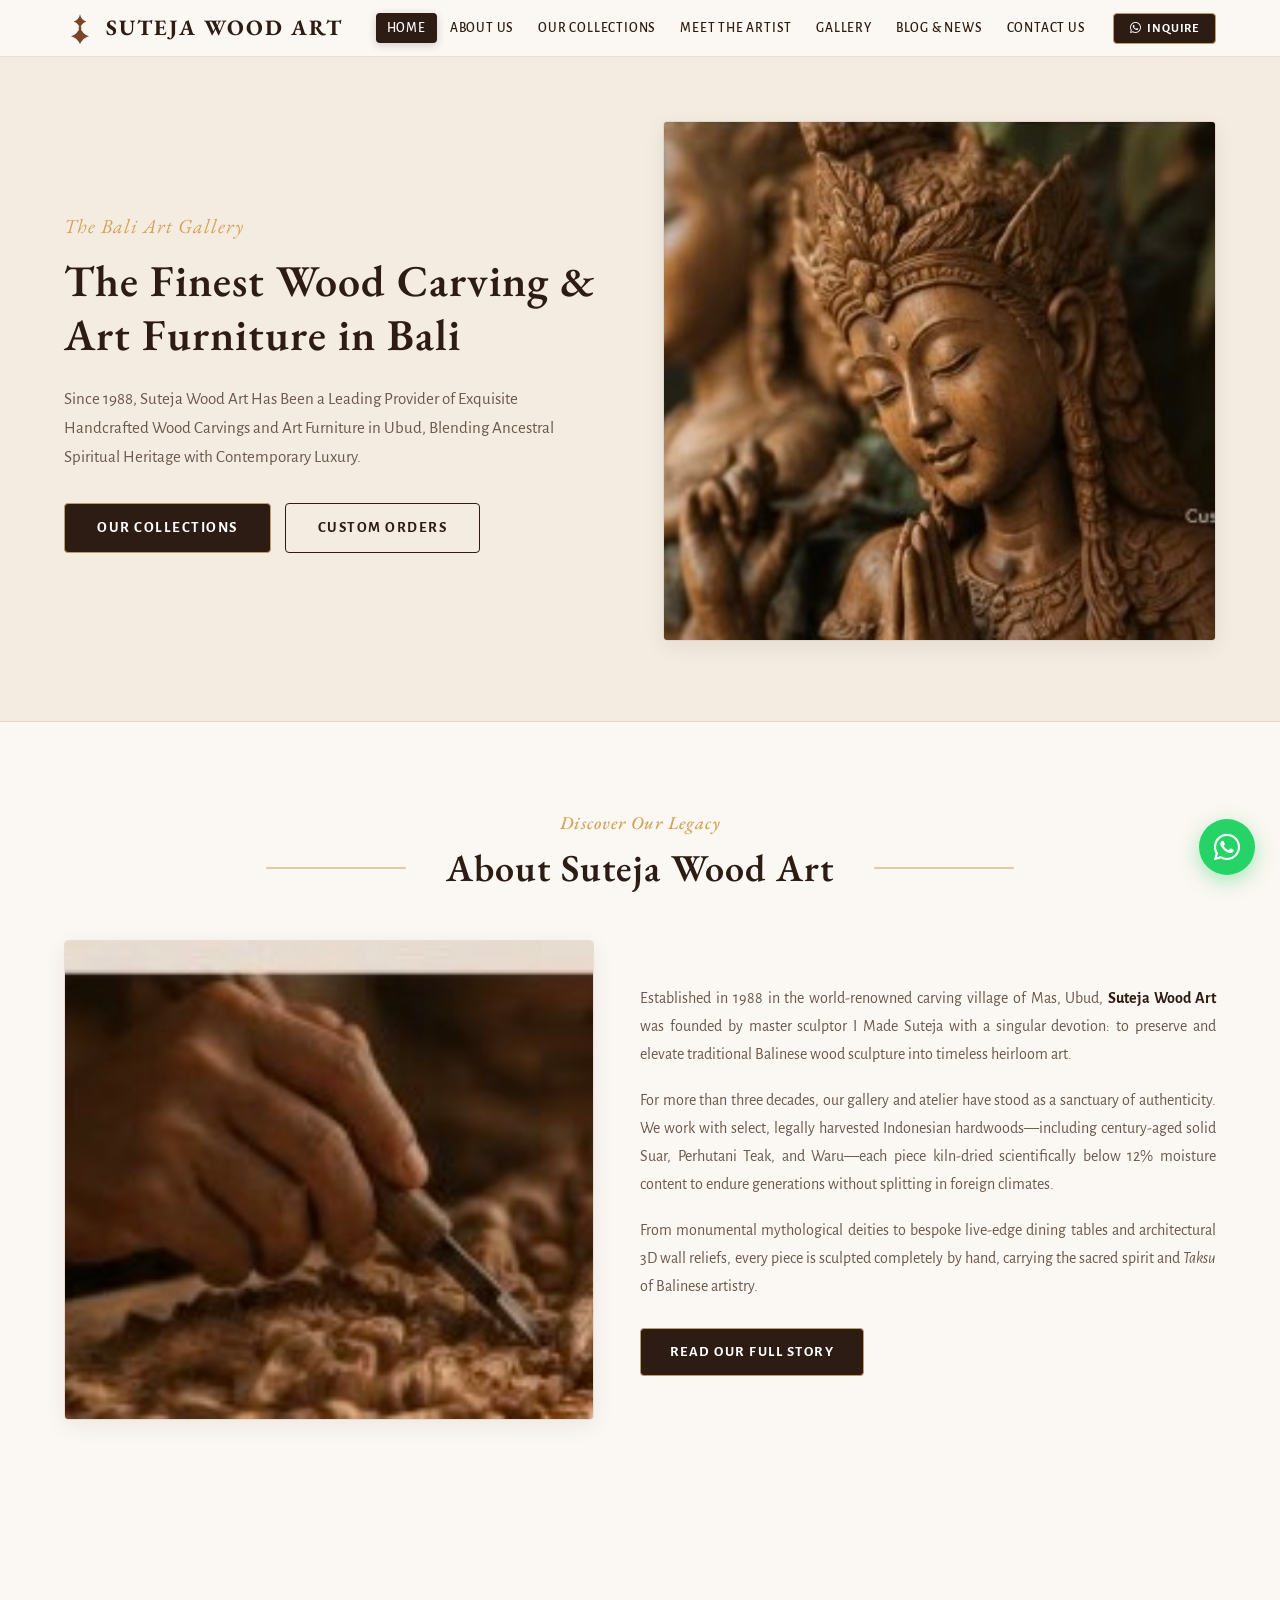
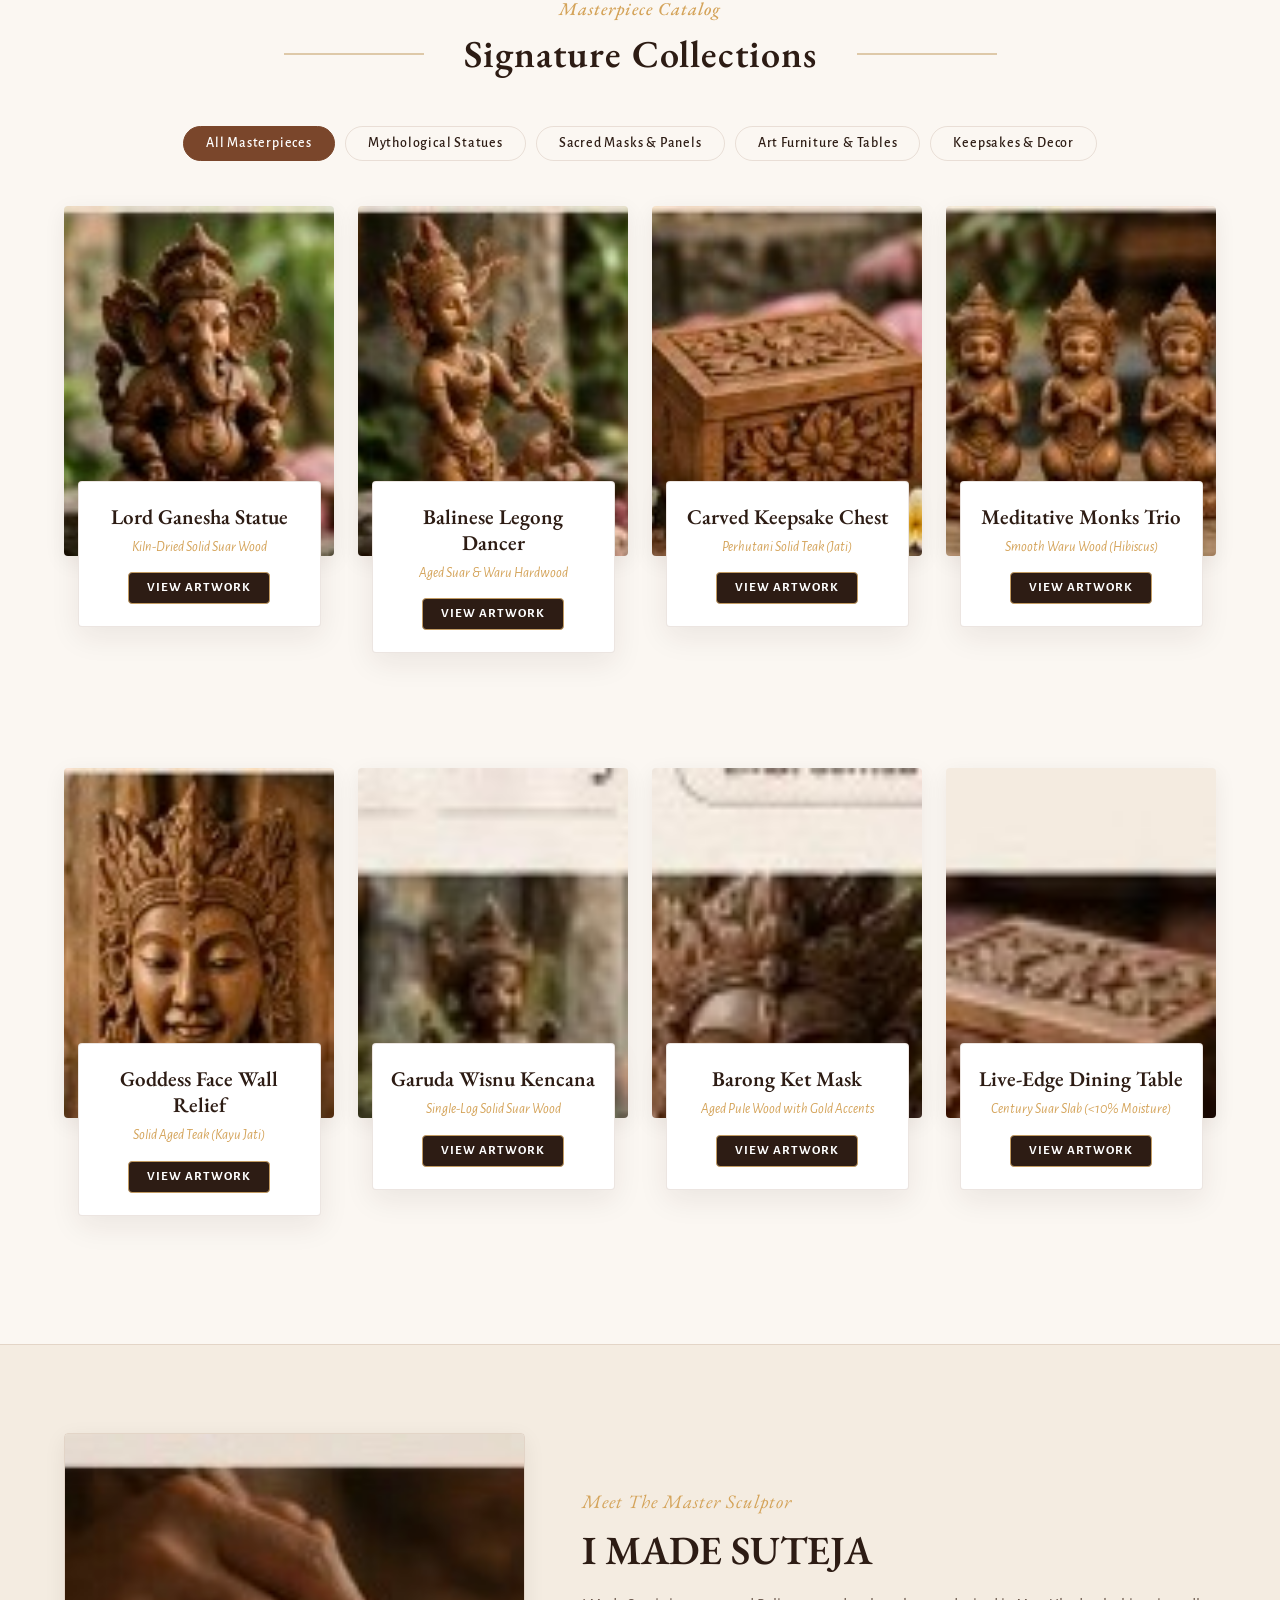
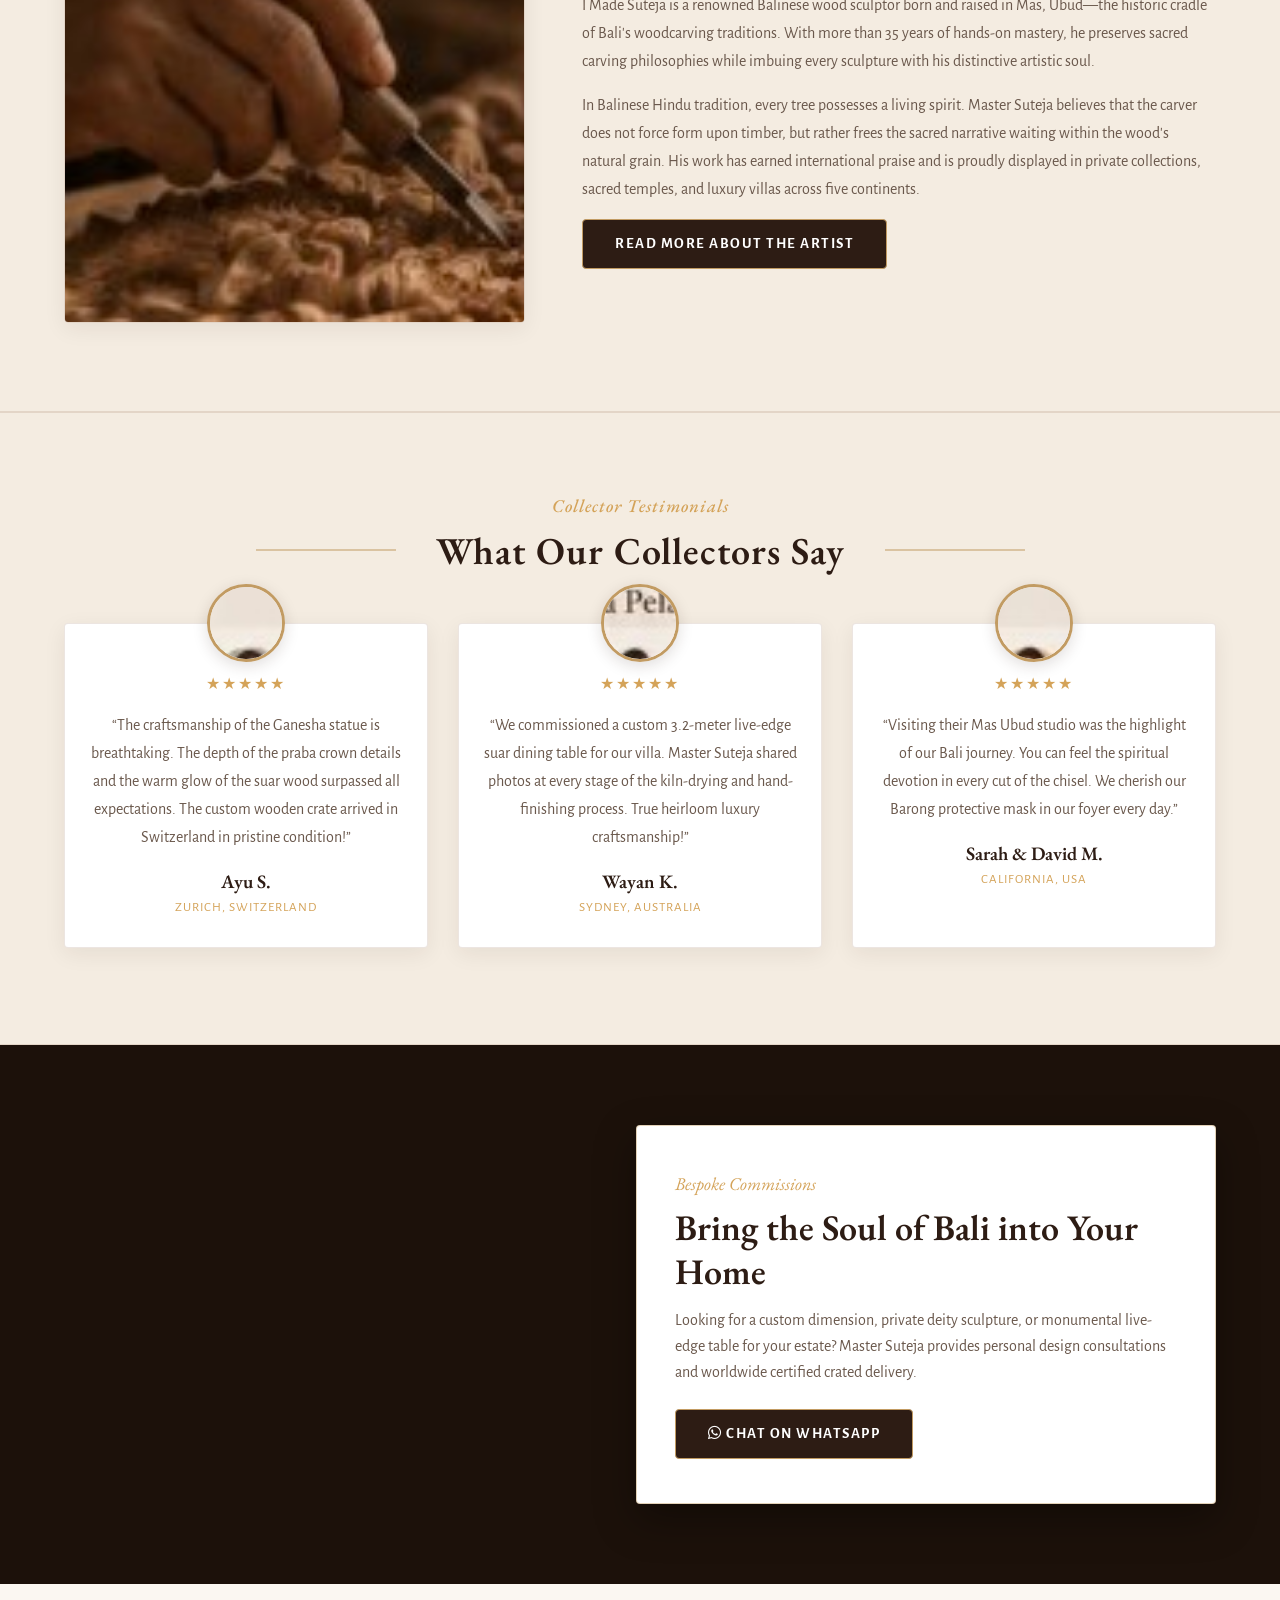
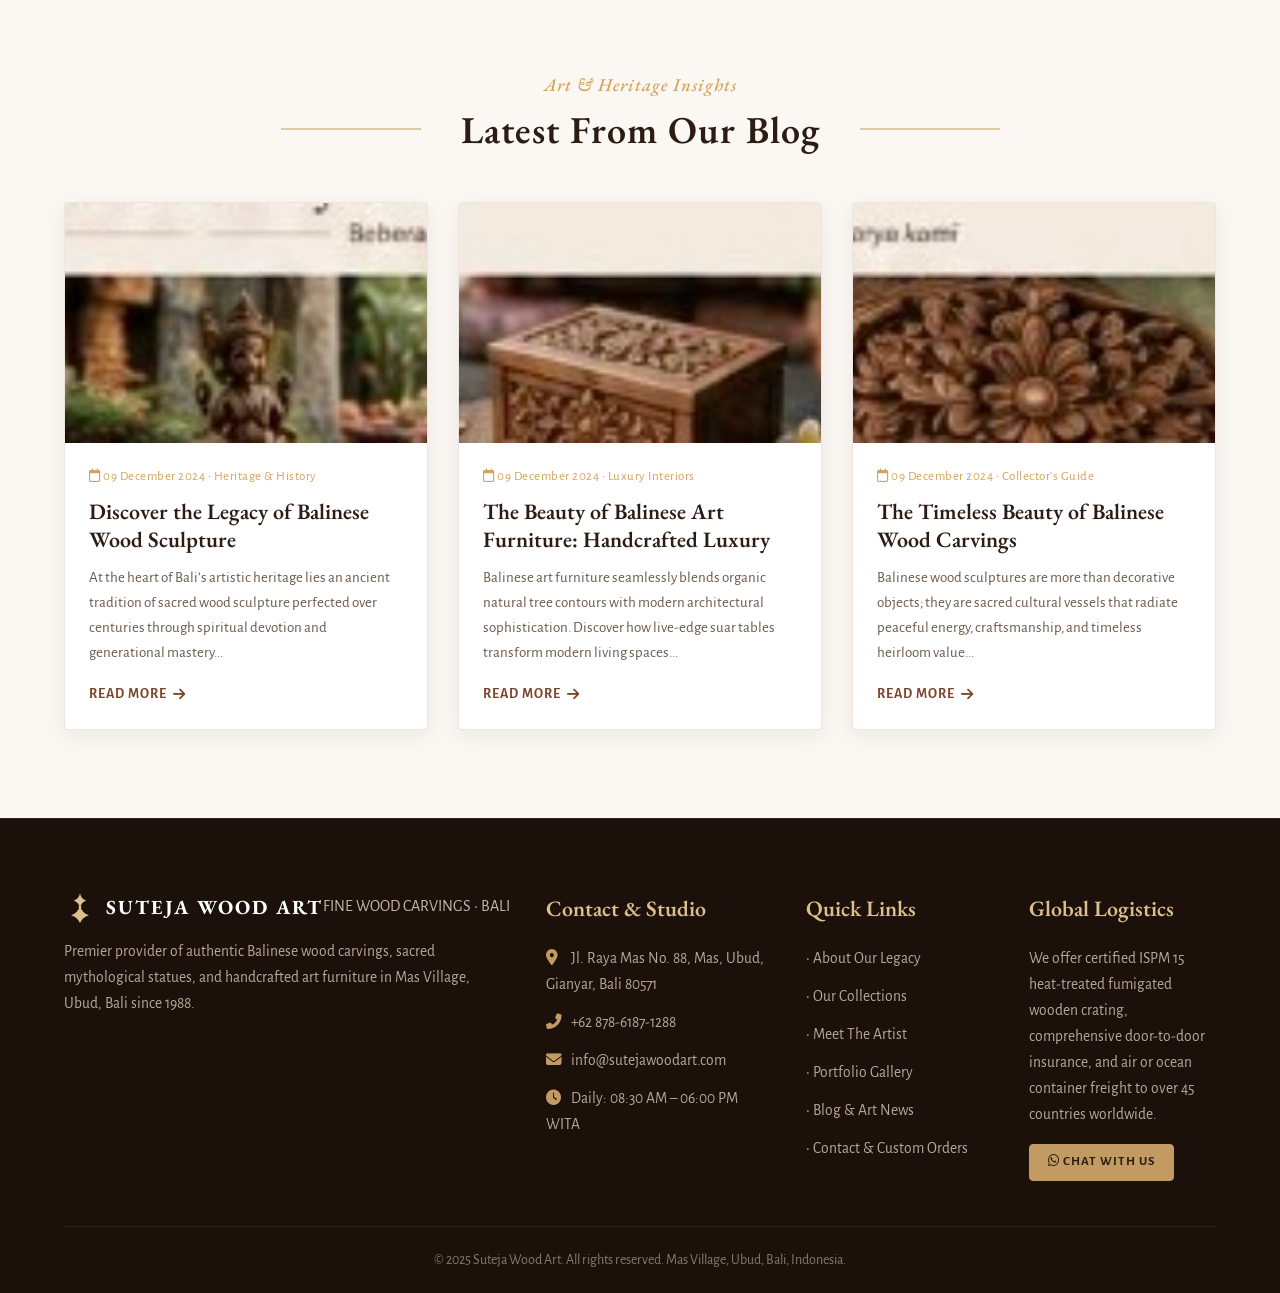
==== index.html @ de4e70d4 "Add files via upload" ====
<!DOCTYPE html>
<html lang="en">
<head>
  <meta charset="utf-8">
  <meta name="viewport" content="width=device-width, initial-scale=1, minimum-scale=1.0, shrink-to-fit=no">
  <title>Suteja Wood Art | Fine Wood Carvings &amp; Art Furniture in Bali</title>
  <meta name="description" content="Suteja Wood Art offers the finest wood carving and art furniture in Bali, with handcrafted sculptures and furniture made using traditional Balinese techniques.">
  <meta name="keywords" content="Suteja Wood Art, Taksu Bali, Bali wood carvings, wood sculptures, art furniture Bali, traditional wood carving Bali, handmade sculptures, Balinese art, Ubud art gallery">

  <!-- Fonts: EB Garamond & Alegreya Sans -->
  <link rel="preconnect" href="https://fonts.googleapis.com">
  <link rel="preconnect" href="https://fonts.gstatic.com" crossorigin>
  <link href="https://fonts.googleapis.com/css2?family=Alegreya+Sans:ital,wght@0,300;0,400;0,500;0,700;1,400&family=EB+Garamond:ital,wght@0,400;0,500;0,600;0,700;1,400;1,500&display=swap" rel="stylesheet">

  <!-- Icons: Font Awesome 6 -->
  <link rel="stylesheet" href="https://cdnjs.cloudflare.com/ajax/libs/font-awesome/6.5.1/css/all.min.css">

  <!-- Master Stylesheet (Warm Balinese Wood Nuance) -->
  <link rel="stylesheet" href="css/style.css">
  <link rel="icon" href="images/logo_emblem.jpg">
</head>
<body>

  <!-- ==========================================================================
       HEADER & NAVIGATION (Taksu Bali Navbar with Warm Wood Nuance)
       ========================================================================== -->
  <header id="header">
    <div class="header-body">
      <div class="container-global head-inner">
        <!-- Logo -->
        <a href="index.html" class="brand-logo-wrap" aria-label="Suteja Wood Art">
          <svg class="brand-emblem-svg" viewBox="0 0 100 100" fill="currentColor">
            <path d="M50 6 C48 18, 42 26, 30 30 C42 34, 48 42, 50 54 C52 42, 58 34, 70 30 C58 26, 52 18, 50 6 Z M50 48 C45 62, 36 72, 22 76 C36 80, 45 90, 50 100 C55 90, 64 80, 78 76 C64 72, 55 62, 50 48 Z" />
            <circle cx="50" cy="50" r="4.5" />
          </svg>
          <span class="brand-main-title">SUTEJA WOOD ART</span>
        </a>

        <!-- Desktop Navigation -->
        <nav class="header-nav">
          <ul class="nav-menu-list">
            <li><a href="index.html" class="active">Home</a></li>
            <li><a href="about.html">About Us</a></li>
            <li><a href="collections.html">Our Collections</a></li>
            <li><a href="artist.html">Meet The Artist</a></li>
            <li><a href="gallery.html">Gallery</a></li>
            <li><a href="blog.html">Blog &amp; News</a></li>
            <li><a href="contact.html">Contact Us</a></li>
          </ul>

          <a class="btn-book-atas" href="https://wa.me/6287861871288" target="_blank" aria-label="Chat on WhatsApp">
            <i class="fab fa-whatsapp"></i> Inquire
          </a>

          <!-- Mobile Hamburger Button -->
          <button class="b-p-bg-color" id="menuButton" aria-label="Open Mobile Menu">
            <div class="bar1"></div>
            <div class="bar2"></div>
            <div class="bar3"></div>
          </button>
        </nav>
      </div>
    </div>
  </header>

  <!-- Mobile Drawer Menu Overlay -->
  <div class="menu-box" id="menuWrapper">
    <button id="close" aria-label="Close Mobile Menu">&times;</button>
    <div class="container-global menu-tour">
      <div style="margin-bottom: 25px;">
        <span class="brand-main-title">SUTEJA WOOD ART</span>
      </div>
      <ul>
        <li><a href="index.html" class="mobile-nav-link active">Home</a></li>
        <li><a href="about.html" class="mobile-nav-link">About Us</a></li>
        <li><a href="collections.html" class="mobile-nav-link">Our Collections</a></li>
        <li><a href="artist.html" class="mobile-nav-link">Meet The Artist</a></li>
        <li><a href="gallery.html" class="mobile-nav-link">Gallery</a></li>
        <li><a href="blog.html" class="mobile-nav-link">Blog &amp; News</a></li>
        <li><a href="contact.html" class="mobile-nav-link">Contact Us</a></li>
        <li><a href="https://wa.me/6287861871288" target="_blank" style="color: #25d366;"><i class="fab fa-whatsapp"></i> Chat on WhatsApp</a></li>
      </ul>
    </div>
  </div>

  <!-- ==========================================================================
       HERO SLIDER SECTION (.slider-pmt)
       ========================================================================== -->
  <section class="slider-pmt" id="home">
    <div class="container-global">
      <div class="row">
        <div class="col-left">
          <div class="wrp-sliderr">
            <span class="sp-atas">The Bali Art Gallery</span>
            <h1>The Finest Wood Carving &amp; Art Furniture in Bali</h1>
            <p>
              Since 1988, Suteja Wood Art Has Been a Leading Provider of Exquisite Handcrafted Wood Carvings and Art Furniture in Ubud, Blending Ancestral Spiritual Heritage with Contemporary Luxury.
            </p>
            <div style="display: flex; gap: 14px; flex-wrap: wrap;">
              <a href="collections.html" class="btn-slid1">Our Collections</a>
              <a href="contact.html" class="btn-slid1" style="background: transparent; color: var(--wood-dark) !important; border-color: var(--wood-dark);">Custom Orders</a>
            </div>
          </div>
        </div>

        <div class="col-right">
          <img src="images/hero_statue.jpg" alt="Masterpiece Wood Sculpture" class="img-sliderr">
        </div>
      </div>
    </div>
  </section>

  <!-- ==========================================================================
       ABOUT US PREVIEW SECTION (.about-us)
       ========================================================================== -->
  <section class="about-us pad6rem" id="about">
    <div class="container-global">
      <div class="title-why2">
        <span class="sp-atas">Discover Our Legacy</span>
        <h2>About Suteja Wood Art</h2>
      </div>

      <div class="row" style="display: flex; flex-wrap: wrap; align-items: center;">
        <div style="flex: 0 0 50%; max-width: 50%; padding-right: 4%;">
          <img src="images/artisan_hands.jpg" alt="Master Sculptor Hand-Chiseling Timber">
        </div>

        <div style="flex: 0 0 50%; max-width: 50%;">
          <p>
            Established in 1988 in the world-renowned carving village of Mas, Ubud, <strong>Suteja Wood Art</strong> was founded by master sculptor I Made Suteja with a singular devotion: to preserve and elevate traditional Balinese wood sculpture into timeless heirloom art.
          </p>
          <p>
            For more than three decades, our gallery and atelier have stood as a sanctuary of authenticity. We work with select, legally harvested Indonesian hardwoods—including century-aged solid Suar, Perhutani Teak, and Waru—each piece kiln-dried scientifically below 12% moisture content to endure generations without splitting in foreign climates.
          </p>
          <p>
            From monumental mythological deities to bespoke live-edge dining tables and architectural 3D wall reliefs, every piece is sculpted completely by hand, carrying the sacred spirit and <em>Taksu</em> of Balinese artistry.
          </p>
          <a href="about.html" class="btn-abt">Read Our Full Story</a>
        </div>
      </div>
    </div>
  </section>

  <!-- ==========================================================================
       SIGNATURE PRODUCTS SECTION (.product) - Overlapping Card Layout
       ========================================================================== -->
  <section class="product pad6rem" id="collections">
    <div class="container-global">
      <div class="title-why2">
        <span class="sp-atas">Masterpiece Catalog</span>
        <h2>Signature Collections</h2>
      </div>

      <!-- Filter Bar -->
      <div class="filter-bar-taksu">
        <button class="filter-btn-taksu active" data-filter="all">All Masterpieces</button>
        <button class="filter-btn-taksu" data-filter="statue">Mythological Statues</button>
        <button class="filter-btn-taksu" data-filter="mask">Sacred Masks &amp; Panels</button>
        <button class="filter-btn-taksu" data-filter="furniture">Art Furniture &amp; Tables</button>
        <button class="filter-btn-taksu" data-filter="souvenir">Keepsakes &amp; Decor</button>
      </div>

      <!-- Product Overlapping Grid (8 Signature Items) -->
      <div class="product-grid-row">
        <!-- 1. Ganesha -->
        <div class="card" data-cat="statue">
          <img src="images/prod_ganesha.jpg" alt="Lord Ganesha Supreme Wisdom Statue">
          <div class="card-body">
            <h3 class="card-title">Lord Ganesha Statue</h3>
            <p class="card-text">Kiln-Dried Solid Suar Wood</p>
            <button class="btn-detail-taksu" data-art="ganesha">View Artwork</button>
          </div>
        </div>

        <!-- 2. Dancer -->
        <div class="card" data-cat="statue">
          <img src="images/prod_penari.jpg" alt="Balinese Legong Royal Dancer">
          <div class="card-body">
            <h3 class="card-title">Balinese Legong Dancer</h3>
            <p class="card-text">Aged Suar &amp; Waru Hardwood</p>
            <button class="btn-detail-taksu" data-art="penari">View Artwork</button>
          </div>
        </div>

        <!-- 3. Kotak -->
        <div class="card" data-cat="souvenir">
          <img src="images/prod_kotak.jpg" alt="Hand-Carved Keepsake Jewelry Chest">
          <div class="card-body">
            <h3 class="card-title">Carved Keepsake Chest</h3>
            <p class="card-text">Perhutani Solid Teak (Jati)</p>
            <button class="btn-detail-taksu" data-art="kotak">View Artwork</button>
          </div>
        </div>

        <!-- 4. Miniature Figurines -->
        <div class="card" data-cat="souvenir">
          <img src="images/prod_souvenir.jpg" alt="Miniature Meditative Monks Trio">
          <div class="card-body">
            <h3 class="card-title">Meditative Monks Trio</h3>
            <p class="card-text">Smooth Waru Wood (Hibiscus)</p>
            <button class="btn-detail-taksu" data-art="souvenir">View Artwork</button>
          </div>
        </div>

        <!-- 5. Goddess Wall Plaque -->
        <div class="card" data-cat="mask">
          <img src="images/prod_hiasan.jpg" alt="Sacred Balinese Goddess Wall Relief">
          <div class="card-body">
            <h3 class="card-title">Goddess Face Wall Relief</h3>
            <p class="card-text">Solid Aged Teak (Kayu Jati)</p>
            <button class="btn-detail-taksu" data-art="hiasan">View Artwork</button>
          </div>
        </div>

        <!-- 6. Garuda Wisnu -->
        <div class="card" data-cat="statue">
          <img src="images/gallery_1.jpg" alt="Garuda Wisnu Kencana Monumental Sculpture">
          <div class="card-body">
            <h3 class="card-title">Garuda Wisnu Kencana</h3>
            <p class="card-text">Single-Log Solid Suar Wood</p>
            <button class="btn-detail-taksu" data-art="garuda">View Artwork</button>
          </div>
        </div>

        <!-- 7. Barong Mask -->
        <div class="card" data-cat="mask">
          <img src="images/gallery_5.jpg" alt="Sacred Barong Ket Protective Temple Mask">
          <div class="card-body">
            <h3 class="card-title">Barong Ket Mask</h3>
            <p class="card-text">Aged Pule Wood with Gold Accents</p>
            <button class="btn-detail-taksu" data-art="barong">View Artwork</button>
          </div>
        </div>

        <!-- 8. Suar Dining Table -->
        <div class="card" data-cat="furniture">
          <img src="images/gallery_4.jpg" alt="Live-Edge Natural Suar Dining Table">
          <div class="card-body">
            <h3 class="card-title">Live-Edge Dining Table</h3>
            <p class="card-text">Century Suar Slab (<10% Moisture)</p>
            <button class="btn-detail-taksu" data-art="suar-table">View Artwork</button>
          </div>
        </div>
      </div>
    </div>
  </section>

  <!-- ==========================================================================
       MEET THE ARTIST SECTION (.artist-section)
       ========================================================================== -->
  <section class="pad6rem" style="background-color: var(--bg-cream); border-top: 1px solid var(--border-card); border-bottom: 1px solid var(--border-card);" id="artist">
    <div class="container-global">
      <div class="artist-split-row">
        <div class="artist-col-img">
          <div class="artist-img-box">
            <img src="images/artisan_hands.jpg" alt="Master Sculptor I Made Suteja">
          </div>
        </div>

        <div class="artist-col-text">
          <span class="sp-atas">Meet The Master Sculptor</span>
          <h2>I MADE SUTEJA</h2>
          <p>
            I Made Suteja is a renowned Balinese wood sculptor born and raised in Mas, Ubud—the historic cradle of Bali's woodcarving traditions. With more than 35 years of hands-on mastery, he preserves sacred carving philosophies while imbuing every sculpture with his distinctive artistic soul.
          </p>
          <p>
            In Balinese Hindu tradition, every tree possesses a living spirit. Master Suteja believes that the carver does not force form upon timber, but rather frees the sacred narrative waiting within the wood's natural grain. His work has earned international praise and is proudly displayed in private collections, sacred temples, and luxury villas across five continents.
          </p>
          <a href="artist.html" class="btn-slid1">Read More About The Artist</a>
        </div>
      </div>
    </div>
  </section>

  <!-- ==========================================================================
       TESTIMONIALS SECTION (.review) - Hanging Avatar Card Layout
       ========================================================================== -->
  <section class="review pad6rem">
    <div class="container-global">
      <div class="title-why2">
        <span class="sp-atas">Collector Testimonials</span>
        <h2>What Our Collectors Say</h2>
      </div>

      <div class="review-grid-row">
        <!-- 1. Ayu -->
        <div class="card">
          <img src="images/avatar_ayu.jpg" alt="Ayu" class="avatar-hanging">
          <div class="star-row">★★★★★</div>
          <p>
            “The craftsmanship of the Ganesha statue is breathtaking. The depth of the praba crown details and the warm glow of the suar wood surpassed all expectations. The custom wooden crate arrived in Switzerland in pristine condition!”
          </p>
          <div class="author-name">Ayu S.</div>
          <div class="author-loc">Zurich, Switzerland</div>
        </div>

        <!-- 2. Wayan -->
        <div class="card">
          <img src="images/avatar_wayan.jpg" alt="Wayan" class="avatar-hanging">
          <div class="star-row">★★★★★</div>
          <p>
            “We commissioned a custom 3.2-meter live-edge suar dining table for our villa. Master Suteja shared photos at every stage of the kiln-drying and hand-finishing process. True heirloom luxury craftsmanship!”
          </p>
          <div class="author-name">Wayan K.</div>
          <div class="author-loc">Sydney, Australia</div>
        </div>

        <!-- 3. Sari -->
        <div class="card">
          <img src="images/avatar_sari.jpg" alt="Sari" class="avatar-hanging">
          <div class="star-row">★★★★★</div>
          <p>
            “Visiting their Mas Ubud studio was the highlight of our Bali journey. You can feel the spiritual devotion in every cut of the chisel. We cherish our Barong protective mask in our foyer every day.”
          </p>
          <div class="author-name">Sarah &amp; David M.</div>
          <div class="author-loc">California, USA</div>
        </div>
      </div>
    </div>
  </section>

  <!-- ==========================================================================
       CTA BANNER SECTION (.contact-banner-sec) - Taksu Bali Signature Banner
       ========================================================================== -->
  <section class="contact-banner-sec">
    <div class="container-global">
      <div class="contact-banner-row">
        <div class="contact-banner-card">
          <span class="sp-atas">Bespoke Commissions</span>
          <h2>Bring the Soul of Bali into Your Home</h2>
          <p>
            Looking for a custom dimension, private deity sculpture, or monumental live-edge table for your estate? Master Suteja provides personal design consultations and worldwide certified crated delivery.
          </p>
          <a href="https://wa.me/6287861871288" target="_blank" class="btn-slid1">
            <i class="fab fa-whatsapp"></i> Chat on WhatsApp
          </a>
        </div>
      </div>
    </div>
  </section>

  <!-- ==========================================================================
       BLOG & NEWS PREVIEW SECTION
       ========================================================================== -->
  <section class="pad6rem" style="background-color: var(--bg-page);">
    <div class="container-global">
      <div class="title-why2">
        <span class="sp-atas">Art &amp; Heritage Insights</span>
        <h2>Latest From Our Blog</h2>
      </div>

      <div class="blog-grid-row">
        <!-- Article 1 -->
        <div class="blog-card">
          <div class="blog-card-img">
            <img src="images/gallery_1.jpg" alt="Discover the Legacy of Balinese Wood Sculpture">
          </div>
          <div class="blog-card-body">
            <div class="blog-meta"><i class="far fa-calendar"></i> 09 December 2024 &bull; Heritage &amp; History</div>
            <h3 class="blog-card-title">Discover the Legacy of Balinese Wood Sculpture</h3>
            <p class="blog-card-desc">
              At the heart of Bali’s artistic heritage lies an ancient tradition of sacred wood sculpture perfected over centuries through spiritual devotion and generational mastery...
            </p>
            <a href="blog.html" class="blog-read-more">Read More <i class="fas fa-arrow-right"></i></a>
          </div>
        </div>

        <!-- Article 2 -->
        <div class="blog-card">
          <div class="blog-card-img">
            <img src="images/gallery_4.jpg" alt="The Beauty of Balinese Art Furniture">
          </div>
          <div class="blog-card-body">
            <div class="blog-meta"><i class="far fa-calendar"></i> 09 December 2024 &bull; Luxury Interiors</div>
            <h3 class="blog-card-title">The Beauty of Balinese Art Furniture: Handcrafted Luxury</h3>
            <p class="blog-card-desc">
              Balinese art furniture seamlessly blends organic natural tree contours with modern architectural sophistication. Discover how live-edge suar tables transform modern living spaces...
            </p>
            <a href="blog.html" class="blog-read-more">Read More <i class="fas fa-arrow-right"></i></a>
          </div>
        </div>

        <!-- Article 3 -->
        <div class="blog-card">
          <div class="blog-card-img">
            <img src="images/gallery_2.jpg" alt="The Timeless Beauty of Balinese Wood Carvings">
          </div>
          <div class="blog-card-body">
            <div class="blog-meta"><i class="far fa-calendar"></i> 09 December 2024 &bull; Collector's Guide</div>
            <h3 class="blog-card-title">The Timeless Beauty of Balinese Wood Carvings</h3>
            <p class="blog-card-desc">
              Balinese wood sculptures are more than decorative objects; they are sacred cultural vessels that radiate peaceful energy, craftsmanship, and timeless heirloom value...
            </p>
            <a href="blog.html" class="blog-read-more">Read More <i class="fas fa-arrow-right"></i></a>
          </div>
        </div>
      </div>
    </div>
  </section>

  <!-- ==========================================================================
       FOOTER (#footer)
       ========================================================================== -->
  <footer id="footer" class="foot-style">
    <div class="container-global">
      <div class="footer-grid-row">
        <!-- Col 1 -->
        <div>
          <div class="brand-logo-wrap" style="margin-bottom: 16px;">
            <svg class="brand-emblem-svg" viewBox="0 0 100 100" fill="currentColor" style="color: var(--gold-light);">
              <path d="M50 6 C48 18, 42 26, 30 30 C42 34, 48 42, 50 54 C52 42, 58 34, 70 30 C58 26, 52 18, 50 6 Z M50 48 C45 62, 36 72, 22 76 C36 80, 45 90, 50 100 C55 90, 64 80, 78 76 C64 72, 55 62, 50 48 Z" />
              <circle cx="50" cy="50" r="4.5" />
            </svg>
            <div class="brand-logo-text">
              <span class="brand-main-title" style="color: #ffffff; font-size: 20px;">SUTEJA WOOD ART</span>
              <span class="brand-sub-title">FINE WOOD CARVINGS &bull; BALI</span>
            </div>
          </div>
          <p class="text-foot">
            Premier provider of authentic Balinese wood carvings, sacred mythological statues, and handcrafted art furniture in Mas Village, Ubud, Bali since 1988.
          </p>
        </div>

        <!-- Col 2 -->
        <div>
          <h3 class="title-foot-default">Contact &amp; Studio</h3>
          <p class="text-foot"><i class="fas fa-map-marker-alt"></i> Jl. Raya Mas No. 88, Mas, Ubud, Gianyar, Bali 80571</p>
          <p class="text-foot"><i class="fas fa-phone-alt"></i> +62 878-6187-1288</p>
          <p class="text-foot"><i class="fas fa-envelope"></i> info@sutejawoodart.com</p>
          <p class="text-foot"><i class="fas fa-clock"></i> Daily: 08:30 AM – 06:00 PM WITA</p>
        </div>

        <!-- Col 3 -->
        <div>
          <h3 class="title-foot-default">Quick Links</h3>
          <p class="text-foot"><a href="about.html">&bull; About Our Legacy</a></p>
          <p class="text-foot"><a href="collections.html">&bull; Our Collections</a></p>
          <p class="text-foot"><a href="artist.html">&bull; Meet The Artist</a></p>
          <p class="text-foot"><a href="gallery.html">&bull; Portfolio Gallery</a></p>
          <p class="text-foot"><a href="blog.html">&bull; Blog &amp; Art News</a></p>
          <p class="text-foot"><a href="contact.html">&bull; Contact &amp; Custom Orders</a></p>
        </div>

        <!-- Col 4 -->
        <div>
          <h3 class="title-foot-default">Global Logistics</h3>
          <p class="text-foot">
            We offer certified ISPM 15 heat-treated fumigated wooden crating, comprehensive door-to-door insurance, and air or ocean container freight to over 45 countries worldwide.
          </p>
          <div style="margin-top: 16px;">
            <a href="https://wa.me/6287861871288" target="_blank" class="btn-detail-taksu" style="background: var(--gold); color: var(--wood-dark) !important;">
              <i class="fab fa-whatsapp"></i> Chat with Us
            </a>
          </div>
        </div>
      </div>

      <div class="foot-style-2">
        <p class="text-footer">
          &copy; 2025 Suteja Wood Art. All rights reserved. Mas Village, Ubud, Bali, Indonesia.
        </p>
      </div>
    </div>
  </footer>

  <!-- ==========================================================================
       FLOATING WHATSAPP BUTTON
       ========================================================================== -->
  <div class="fixwa">
    <a href="https://wa.me/6287861871288?text=Hello%20Suteja%20Wood%20Art,%20I%20am%20inquiring%20through%20your%20website" target="_blank" class="whatsapp-btn" aria-label="Chat on WhatsApp">
      <i class="fab fa-whatsapp"></i>
    </a>
  </div>

  <!-- ==========================================================================
       LIGHTBOX DETAIL MODAL
       ========================================================================== -->
  <div class="modal-overlay" id="productModal" aria-hidden="true" role="dialog">
    <div class="modal-card">
      <button class="modal-close-btn" id="modalClose" aria-label="Close">&times;</button>
      <div class="modal-img-col">
        <img id="modalImg" src="" alt="Artwork Detail">
      </div>
      <div class="modal-text-col">
        <div>
          <span class="modal-tag" id="modalTag">COLLECTION</span>
          <h3 class="modal-title" id="modalTitle">Artwork Title</h3>
          <p class="modal-desc" id="modalDesc">Detailed description of the artwork.</p>
          
          <div class="modal-info-box">
            <div style="margin-bottom: 6px;"><strong>🪵 Timber Material:</strong> <span id="modalTimber">Solid Kiln-Dried Wood</span></div>
            <div><strong>✨ Authenticity:</strong> 100% Balinese Hand-Chiseled Masterpiece</div>
          </div>
        </div>

        <a id="modalWaBtn" href="#" target="_blank" class="btn-slid1" style="width: 100%; text-align: center;">
          <i class="fab fa-whatsapp"></i> Inquire via WhatsApp
        </a>
      </div>
    </div>
  </div>

  <script src="js/app.js"></script>
</body>
</html>
---- css/style.css ----
/* ==========================================================================
   SUTEJA WOOD ART - Taksu Bali Layout with Warm Balinese Wood Color Palette
   ========================================================================== */

@import url('https://fonts.googleapis.com/css2?family=Alegreya+Sans:ital,wght@0,300;0,400;0,500;0,700;1,400&family=EB+Garamond:ital,wght@0,400;0,500;0,600;0,700;1,400;1,500&display=swap');

:root {
  /* Nuansa Warna Desain Lama (Warm Balinese Artisan Wood) */
  --bg-page: #fbf7f2;
  --bg-cream: #f4ece1;
  --bg-card: #ffffff;
  --bg-footer: #1c110a;
  --bg-dark: #24160e;
  
  --wood-dark: #2d1c14;
  --wood-brown: #7a462b;
  --wood-brown-hover: #8f5436;
  --wood-muted: #6a584c;
  --wood-light: #ab9b8e;
  
  --gold: #c29b62;
  --gold-light: #ddbe8d;
  --gold-warm: #d4a359;
  --gold-subtle: rgba(194, 155, 98, 0.15);
  
  --border-card: rgba(122, 70, 43, 0.14);
  --border-light: rgba(45, 28, 20, 0.08);
  --border-gold: rgba(194, 155, 98, 0.45);
  
  --primtext: 'EB Garamond', Georgia, serif;
  --subtext: 'Alegreya Sans', -apple-system, BlinkMacSystemFont, sans-serif;
  
  --radius-sm: 4px;
  --radius-md: 8px;
  --radius-full: 9999px;
  
  --shadow-card: 0 6px 22px rgba(45, 28, 20, 0.07);
  --shadow-hover: 0 14px 34px rgba(45, 28, 20, 0.14);
  --transition: all 0.3s ease;
}

*, *::before, *::after {
  box-sizing: border-box;
  margin: 0;
  padding: 0;
}

html {
  scroll-behavior: smooth;
  font-size: 16px;
}

body {
  font-family: var(--subtext);
  background-color: var(--bg-page);
  color: var(--wood-dark);
  line-height: 1.6;
  -webkit-font-smoothing: antialiased;
  overflow-x: hidden;
}

img {
  max-width: 100%;
  height: auto;
  display: block;
}

a {
  color: inherit;
  text-decoration: none;
  transition: var(--transition);
}

.container-global {
  width: 100%;
  max-width: 1200px;
  margin: 0 auto;
  padding: 0 24px;
}

.pad6rem {
  padding: 5.5rem 0;
}

@media (max-width: 768px) {
  .pad6rem {
    padding: 3.5rem 0 !important;
  }
}

/* ==========================================================================
   HEADER & NAVIGATION (Taksu Bali Navbar with Warm Wood Nuance)
   ========================================================================== */
#header {
  position: sticky;
  top: 0;
  z-index: 1000;
  background-color: rgba(251, 247, 242, 0.98);
  backdrop-filter: blur(8px);
  border-bottom: 1px solid var(--border-card);
  transition: all 0.3s ease;
  width: 100%;
}

#header.scrolled {
  box-shadow: 0 4px 20px rgba(45, 28, 20, 0.1);
  border-bottom: 3px solid var(--gold);
}

.header-body {
  padding: 12px 0;
}

.head-inner {
  display: flex;
  align-items: center;
  justify-content: space-between;
  flex-wrap: nowrap;
  gap: 16px;
  width: 100%;
}

.brand-logo-wrap {
  display: inline-flex;
  align-items: center;
  gap: 10px;
  text-decoration: none;
  white-space: nowrap;
  flex-shrink: 0;
}

.brand-emblem-svg {
  width: 32px;
  height: 32px;
  flex-shrink: 0;
  color: var(--wood-brown);
}

.brand-logo-text {
  display: inline-flex;
  align-items: center;
  white-space: nowrap;
}

.brand-main-title {
  font-family: var(--primtext);
  font-size: 22px;
  font-weight: 700;
  letter-spacing: 2px;
  color: var(--wood-dark);
  line-height: 1;
  text-transform: uppercase;
  white-space: nowrap;
  margin: 0;
}

#header .brand-sub-title,
.menu-tour .brand-sub-title {
  display: none !important;
}

.header-nav {
  display: flex;
  align-items: center;
  flex-wrap: nowrap;
  flex-shrink: 0;
  gap: 8px;
}

.nav-menu-list {
  display: flex;
  align-items: center;
  list-style: none;
  gap: 2px;
  margin: 0;
  padding: 0;
  flex-wrap: nowrap;
}

.nav-menu-list li {
  margin: 0;
  padding: 0;
  white-space: nowrap;
  flex-shrink: 0;
}

.nav-menu-list li a {
  color: var(--wood-dark);
  font-size: 13.5px;
  font-weight: 500;
  letter-spacing: 0.8px;
  font-family: var(--subtext);
  text-transform: uppercase;
  padding: 7px 11px;
  display: inline-block;
  border-radius: var(--radius-sm);
  transition: var(--transition);
  white-space: nowrap;
  line-height: 1.2;
}

.nav-menu-list li a:hover {
  background-color: var(--wood-brown);
  color: #ffffff !important;
}

.nav-menu-list li a.active {
  background-color: var(--wood-dark);
  color: #ffffff !important;
  box-shadow: 0 2px 8px rgba(45, 28, 20, 0.2);
}

.btn-book-atas {
  font-family: var(--subtext);
  background: var(--wood-dark);
  border: 1px solid var(--gold);
  color: #ffffff !important;
  text-transform: uppercase;
  border-radius: var(--radius-sm);
  margin-left: 8px;
  padding: 7px 16px;
  font-weight: 600;
  font-size: 12.5px;
  letter-spacing: 0.8px;
  display: inline-flex;
  align-items: center;
  gap: 6px;
  transition: var(--transition);
  white-space: nowrap;
  flex-shrink: 0;
  line-height: 1.2;
}

.btn-book-atas:hover,
.btn-book-atas.active {
  background: var(--gold);
  color: var(--wood-dark) !important;
  transform: translateY(-1px);
}

/* Mobile Hamburger Button */
.b-p-bg-color {
  display: none;
  background: none;
  border: none;
  cursor: pointer;
  padding: 8px;
  flex-shrink: 0;
}

.b-p-bg-color .bar1,
.b-p-bg-color .bar2,
.b-p-bg-color .bar3 {
  width: 26px;
  height: 2.5px;
  background-color: var(--wood-dark);
  margin: 5px 0;
  transition: 0.4s;
}

.b-p-bg-color .bar2 {
  width: 17px;
  margin-left: auto;
}

/* Mobile Drawer Overlay */
#menuWrapper {
  position: fixed;
  inset: 0;
  background: var(--bg-page);
  z-index: 99999;
  opacity: 0;
  visibility: hidden;
  transition: all 0.35s ease;
  overflow-y: auto;
  padding: 40px 24px;
}

#menuWrapper.show-box {
  opacity: 1;
  visibility: visible;
}

#menuWrapper #close {
  color: var(--wood-dark);
  position: absolute;
  top: 20px;
  right: 24px;
  font-size: 32px;
  background: transparent;
  border: none;
  cursor: pointer;
}

.menu-tour ul {
  list-style: none;
  padding: 0;
  margin-top: 24px;
}

.menu-tour li {
  padding: 14px 0;
  border-bottom: 1px solid var(--border-card);
}

.menu-tour a {
  color: var(--wood-dark);
  text-transform: uppercase;
  font-size: 16px;
  letter-spacing: 1.5px;
  font-family: var(--primtext);
  font-weight: 600;
}

.menu-tour a.active {
  color: var(--wood-brown);
  font-weight: 700;
}

@media (max-width: 1080px) {
  .nav-menu-list, .btn-book-atas {
    display: none !important;
  }
  .b-p-bg-color {
    display: block !important;
  }
}

/* ==========================================================================
   INNER PAGE BANNER (For Subpages)
   ========================================================================== */
.inner-page-banner {
  background: var(--bg-cream);
  padding: 4.5rem 0 3.5rem;
  text-align: center;
  border-bottom: 1px solid var(--border-card);
  position: relative;
}

.inner-page-banner .sp-atas {
  color: var(--wood-brown);
  font-family: var(--primtext);
  font-size: 18px;
  font-style: italic;
  letter-spacing: 1px;
  margin-bottom: 8px;
  display: block;
}

.inner-page-banner h1 {
  font-family: var(--primtext);
  font-size: 42px;
  font-weight: 600;
  letter-spacing: 1.5px;
  color: var(--wood-dark);
  margin-bottom: 12px;
  line-height: 1.15;
}

.breadcrumb-nav {
  font-family: var(--subtext);
  font-size: 13.5px;
  color: var(--wood-muted);
  letter-spacing: 1px;
  text-transform: uppercase;
}

.breadcrumb-nav a {
  color: var(--wood-dark);
  font-weight: 600;
}

.breadcrumb-nav a:hover {
  color: var(--wood-brown);
  text-decoration: underline !important;
}

/* ==========================================================================
   GLOBAL SECTION TITLE (Signature Taksu Bali Line-Through Title)
   ========================================================================== */
.title-why2 {
  text-align: center;
  position: relative;
}

.title-why2 .sp-atas {
  color: var(--gold-warm);
  font-family: var(--primtext);
  font-size: 18px;
  line-height: 25px;
  font-weight: 500;
  text-align: center;
  font-style: italic;
  text-transform: capitalize;
  letter-spacing: 1px;
  margin-bottom: 10px;
  display: block;
}

.title-why2 h2 {
  color: var(--wood-dark);
  font-family: var(--primtext);
  font-size: 38px;
  line-height: 45px;
  font-weight: 600;
  text-transform: capitalize;
  margin-left: auto;
  margin-right: auto;
  letter-spacing: 1px;
  text-align: center;
  max-width: 740px;
  width: fit-content;
  margin-bottom: 50px;
  position: relative;
}

.title-why2 h2:before {
  content: "";
  position: absolute;
  left: -180px;
  top: 50%;
  transform: translateY(-50%);
  height: 1px;
  width: 140px;
  background-color: var(--gold);
}

.title-why2 h2:after {
  content: "";
  position: absolute;
  right: -180px;
  top: 50%;
  transform: translateY(-50%);
  height: 1px;
  width: 140px;
  background-color: var(--gold);
}

@media (max-width: 768px) {
  .title-why2 h2 {
    font-size: 26px;
    line-height: 36px;
    margin-bottom: 30px;
  }
  .title-why2 h2:before,
  .title-why2 h2:after {
    display: none;
  }
  .title-why2 .sp-atas {
    font-size: 16px;
  }
}

/* ==========================================================================
   HERO SLIDER SECTION (.slider-pmt)
   ========================================================================== */
.slider-pmt {
  background: var(--bg-cream);
  padding: 4rem 0 5rem;
  position: relative;
  overflow: hidden;
  border-bottom: 1px solid var(--border-card);
}

.slider-pmt .row {
  display: flex;
  flex-wrap: wrap;
  align-items: center;
}

.slider-pmt .col-left {
  flex: 0 0 52%;
  max-width: 52%;
  padding-right: 5%;
}

.slider-pmt .col-right {
  flex: 0 0 48%;
  max-width: 48%;
}

.wrp-sliderr .sp-atas {
  color: var(--gold-warm);
  font-family: var(--primtext);
  font-size: 20px;
  font-style: italic;
  letter-spacing: 1px;
  margin-bottom: 12px;
  display: block;
}

.slider-pmt h1 {
  font-family: var(--primtext);
  color: var(--wood-dark);
  line-height: 54px;
  font-size: 44px;
  margin-bottom: 22px;
  letter-spacing: 1px;
  font-weight: 600;
}

.slider-pmt p {
  font-family: var(--subtext);
  color: var(--wood-muted);
  font-size: 17px;
  line-height: 29px;
  margin-bottom: 32px;
}

.btn-slid1 {
  background: var(--wood-dark);
  border: 1px solid var(--gold);
  color: #ffffff !important;
  font-family: var(--subtext);
  font-size: 15px;
  text-transform: uppercase;
  border-radius: var(--radius-sm);
  letter-spacing: 1.5px;
  padding: 0.75rem 2rem;
  display: inline-block;
  transition: var(--transition);
  font-weight: 600;
}

.btn-slid1:hover {
  color: var(--wood-dark) !important;
  background: var(--gold);
  transform: translateY(-2px);
}

.img-sliderr {
  height: 520px;
  width: 100%;
  object-fit: cover;
  border-radius: var(--radius-sm);
  box-shadow: var(--shadow-card);
  border: 1px solid var(--border-card);
}

@media (max-width: 992px) {
  .slider-pmt .col-left,
  .slider-pmt .col-right {
    flex: 0 0 100%;
    max-width: 100%;
  }
  .slider-pmt .col-left {
    padding-right: 0;
    margin-bottom: 36px;
    text-align: center;
  }
  .slider-pmt h1 {
    font-size: 32px;
    line-height: 42px;
  }
  .img-sliderr {
    height: 380px;
  }
}

/* ==========================================================================
   ABOUT US SECTION (.about-us)
   ========================================================================== */
.about-us p {
  font-family: var(--subtext);
  font-size: 16px;
  line-height: 28px;
  color: var(--wood-muted);
  text-align: justify;
  margin-bottom: 18px;
}

.about-us p strong,
.about-us p b {
  color: var(--wood-dark) !important;
}

.about-us img {
  object-fit: cover;
  object-position: center;
  border-radius: var(--radius-sm);
  height: 480px;
  width: 100%;
  border: 1px solid var(--border-card);
  box-shadow: var(--shadow-card);
}

.about-us .btn-abt {
  background: var(--wood-dark);
  border: 1px solid var(--gold);
  color: #ffffff !important;
  font-family: var(--subtext);
  text-transform: uppercase;
  font-size: 14.5px;
  border-radius: var(--radius-sm);
  letter-spacing: 1.5px;
  padding: 0.7rem 1.8rem;
  display: inline-block;
  cursor: pointer;
  transition: var(--transition);
  margin-top: 10px;
  font-weight: 600;
}

.about-us .btn-abt:hover {
  background: var(--gold);
  color: var(--wood-dark) !important;
}

/* ==========================================================================
   PRODUCTS (.product) - Signature Taksu Bali Overlapping Card
   ========================================================================== */
.product {
  position: relative;
  background-color: var(--bg-page);
}

.filter-bar-taksu {
  display: flex;
  justify-content: center;
  flex-wrap: wrap;
  gap: 10px;
  margin-bottom: 45px;
}

.filter-btn-taksu {
  background: transparent;
  border: 1px solid var(--border-card);
  color: var(--wood-dark);
  padding: 8px 22px;
  font-family: var(--subtext);
  font-size: 14px;
  border-radius: var(--radius-full);
  letter-spacing: 0.8px;
  cursor: pointer;
  transition: var(--transition);
  font-weight: 500;
}

.filter-btn-taksu:hover,
.filter-btn-taksu.active {
  background: var(--wood-brown);
  border-color: var(--wood-brown);
  color: #ffffff;
}

.product-grid-row {
  display: grid;
  grid-template-columns: repeat(4, 1fr);
  column-gap: 24px;
  row-gap: 75px;
}

@media (max-width: 1100px) {
  .product-grid-row {
    grid-template-columns: repeat(2, 1fr);
  }
}

@media (max-width: 600px) {
  .product-grid-row {
    grid-template-columns: 1fr;
  }
}

.product .card {
  position: relative;
  background: transparent;
  border: none;
  margin-bottom: 40px;
}

.product .card img {
  width: 100%;
  height: 350px;
  object-fit: cover;
  border-radius: var(--radius-sm);
  margin-bottom: -75px;
  position: relative;
  z-index: 1;
  transition: transform 0.4s ease;
  box-shadow: var(--shadow-card);
}

.product .card:hover img {
  transform: scale(1.03);
}

.product .card-body {
  position: relative;
  z-index: 2;
  background: #ffffff;
  border: 1px solid var(--border-card);
  width: 90%;
  margin: 0 auto;
  padding: 22px 18px;
  box-shadow: 0 10px 30px rgba(45, 28, 20, 0.08);
  border-radius: var(--radius-sm);
  text-align: center;
}

.product .card-title {
  font-family: var(--primtext);
  font-size: 21px;
  color: var(--wood-dark);
  line-height: 26px;
  margin-bottom: 6px;
  font-weight: 600;
}

.product .card-text {
  font-family: var(--subtext);
  color: var(--gold-warm);
  font-size: 14px;
  margin-bottom: 14px;
  font-style: italic;
}

.btn-detail-taksu {
  background: var(--wood-dark);
  border: 1px solid var(--gold);
  color: #ffffff !important;
  font-family: var(--subtext);
  font-size: 13px;
  text-transform: uppercase;
  letter-spacing: 1px;
  padding: 7px 18px;
  border-radius: var(--radius-sm);
  display: inline-block;
  transition: var(--transition);
  font-weight: 600;
  cursor: pointer;
}

.btn-detail-taksu:hover {
  background: var(--gold);
  color: var(--wood-dark) !important;
}

/* ==========================================================================
   MEET THE ARTIST SECTION (.artist-section)
   ========================================================================== */
.artist-split-row {
  display: flex;
  align-items: center;
  flex-wrap: wrap;
}

.artist-col-img {
  flex: 0 0 45%;
  max-width: 45%;
  padding-right: 5%;
}

.artist-col-text {
  flex: 0 0 55%;
  max-width: 55%;
}

.artist-img-box img {
  width: 100%;
  height: 490px;
  object-fit: cover;
  border-radius: var(--radius-sm);
  border: 1px solid var(--border-card);
  box-shadow: var(--shadow-card);
}

.artist-col-text .sp-atas {
  color: var(--gold-warm);
  font-family: var(--primtext);
  font-size: 19px;
  font-style: italic;
  letter-spacing: 1px;
  margin-bottom: 10px;
  display: block;
}

.artist-col-text h2 {
  font-family: var(--primtext);
  font-size: 40px;
  font-weight: 600;
  color: var(--wood-dark);
  margin-bottom: 18px;
  line-height: 1.15;
}

.artist-col-text p {
  font-family: var(--subtext);
  font-size: 16px;
  line-height: 28px;
  color: var(--wood-muted);
  margin-bottom: 16px;
}

@media (max-width: 992px) {
  .artist-col-img,
  .artist-col-text {
    flex: 0 0 100%;
    max-width: 100%;
    padding-right: 0;
  }
  .artist-col-img {
    margin-bottom: 30px;
  }
}

/* ==========================================================================
   TESTIMONIALS SECTION (.review)
   ========================================================================== */
.review {
  background: var(--bg-cream);
  padding: 5rem 0 6rem;
  border-top: 1px solid var(--border-card);
  border-bottom: 1px solid var(--border-card);
}

.review-grid-row {
  display: grid;
  grid-template-columns: repeat(3, 1fr);
  gap: 30px;
  margin-top: 45px;
}

@media (max-width: 992px) {
  .review-grid-row {
    grid-template-columns: 1fr;
    row-gap: 55px;
  }
}

.review .card {
  position: relative;
  background: #ffffff;
  border: 1px solid var(--border-card);
  border-radius: var(--radius-sm);
  padding: 48px 24px 28px;
  box-shadow: var(--shadow-card);
  text-align: center;
}

.review .avatar-hanging {
  position: absolute;
  top: -40px;
  left: 50%;
  transform: translateX(-50%);
  width: 78px;
  height: 78px;
  border-radius: 50%;
  object-fit: cover;
  border: 3px solid var(--gold);
  box-shadow: 0 4px 15px rgba(45, 28, 20, 0.15);
}

.review .star-row {
  color: var(--gold-warm);
  font-size: 16px;
  letter-spacing: 2px;
  margin-bottom: 14px;
}

.review p {
  font-family: var(--subtext);
  color: var(--wood-muted);
  font-size: 16px;
  line-height: 28px;
  margin-bottom: 16px;
}

.review .author-name {
  font-family: var(--primtext);
  font-size: 19px;
  color: var(--wood-dark);
  font-weight: 600;
}

.review .author-loc {
  font-size: 13px;
  color: var(--gold-warm);
  text-transform: uppercase;
  letter-spacing: 1px;
}

/* ==========================================================================
   CTA BANNER (.contact .box)
   ========================================================================== */
.contact-banner-sec {
  background-color: var(--bg-footer);
  padding: 5rem 0;
  position: relative;
  overflow: hidden;
}

.contact-banner-row {
  display: flex;
  justify-content: flex-end;
}

.contact-banner-card {
  background: #ffffff;
  border-radius: var(--radius-sm);
  padding: 44px 38px;
  max-width: 580px;
  border: 1px solid var(--border-gold);
  box-shadow: 0 15px 40px rgba(0, 0, 0, 0.35);
}

.contact-banner-card .sp-atas {
  color: var(--gold-warm);
  font-family: var(--primtext);
  font-size: 18px;
  font-style: italic;
  display: block;
  margin-bottom: 8px;
}

.contact-banner-card h2 {
  font-family: var(--primtext);
  font-size: 36px;
  font-weight: 600;
  color: var(--wood-dark);
  margin-bottom: 14px;
  line-height: 1.2;
}

.contact-banner-card p {
  font-family: var(--subtext);
  font-size: 16px;
  line-height: 26px;
  color: var(--wood-muted);
  margin-bottom: 24px;
}

@media (max-width: 768px) {
  .contact-banner-row {
    justify-content: center;
  }
}

/* ==========================================================================
   BLOG & NEWS SECTION (.blog-section)
   ========================================================================== */
.blog-grid-row {
  display: grid;
  grid-template-columns: repeat(3, 1fr);
  gap: 30px;
}

@media (max-width: 992px) {
  .blog-grid-row {
    grid-template-columns: 1fr;
  }
}

.blog-card {
  background: #ffffff;
  border: 1px solid var(--border-card);
  border-radius: var(--radius-sm);
  overflow: hidden;
  box-shadow: var(--shadow-card);
  transition: var(--transition);
  display: flex;
  flex-direction: column;
}

.blog-card:hover {
  transform: translateY(-5px);
  box-shadow: var(--shadow-hover);
}

.blog-card-img {
  height: 240px;
  overflow: hidden;
}

.blog-card-img img {
  width: 100%;
  height: 100%;
  object-fit: cover;
  transition: transform 0.5s ease;
}

.blog-card:hover .blog-card-img img {
  transform: scale(1.06);
}

.blog-card-body {
  padding: 24px;
  display: flex;
  flex-direction: column;
  flex-grow: 1;
}

.blog-meta {
  font-size: 13px;
  color: var(--gold-warm);
  margin-bottom: 10px;
  letter-spacing: 0.5px;
}

.blog-card-title {
  font-family: var(--primtext);
  font-size: 22px;
  font-weight: 600;
  color: var(--wood-dark);
  margin-bottom: 10px;
  line-height: 1.3;
}

.blog-card-desc {
  font-size: 15px;
  color: var(--wood-muted);
  line-height: 25px;
  margin-bottom: 18px;
  flex-grow: 1;
}

.blog-read-more {
  font-family: var(--subtext);
  font-size: 14px;
  font-weight: 600;
  text-transform: uppercase;
  letter-spacing: 1px;
  color: var(--wood-brown);
  display: inline-flex;
  align-items: center;
  gap: 6px;
}

.blog-read-more:hover {
  color: var(--gold-warm);
  gap: 10px;
}

/* ==========================================================================
   GALLERY PAGE GRID (.gallery-showcase-grid)
   ========================================================================== */
.gallery-showcase-grid {
  display: grid;
  grid-template-columns: repeat(3, 1fr);
  gap: 24px;
}

@media (max-width: 992px) {
  .gallery-showcase-grid {
    grid-template-columns: repeat(2, 1fr);
  }
}

@media (max-width: 576px) {
  .gallery-showcase-grid {
    grid-template-columns: 1fr;
  }
}

.gallery-card {
  position: relative;
  overflow: hidden;
  height: 330px;
  cursor: pointer;
  border-radius: var(--radius-sm);
  box-shadow: var(--shadow-card);
}

.gallery-card img {
  width: 100%;
  height: 100%;
  object-fit: cover;
  transition: transform 0.6s ease;
}

.gallery-card:hover img {
  transform: scale(1.08);
}

.gallery-card-overlay {
  position: absolute;
  inset: 0;
  background: linear-gradient(to top, rgba(28, 17, 10, 0.92) 0%, rgba(28, 17, 10, 0.3) 60%, transparent 100%);
  display: flex;
  flex-direction: column;
  justify-content: flex-end;
  padding: 24px;
  opacity: 0;
  transition: var(--transition);
  color: #fff;
}

.gallery-card:hover .gallery-card-overlay {
  opacity: 1;
}

.gallery-card-title {
  font-family: var(--primtext);
  font-size: 23px;
  font-weight: 600;
  margin-bottom: 4px;
}

.gallery-card-tag {
  font-size: 14px;
  font-style: italic;
  font-family: var(--primtext);
  color: var(--gold-light);
}

/* ==========================================================================
   CONTACT PAGE STYLES (.contact-layout)
   ========================================================================== */
.contact-layout {
  display: grid;
  grid-template-columns: 1fr 1.25fr;
  gap: 45px;
}

@media (max-width: 992px) {
  .contact-layout {
    grid-template-columns: 1fr;
  }
}

.contact-info-panel {
  background: #ffffff;
  border: 1px solid var(--border-card);
  border-radius: var(--radius-sm);
  padding: 40px;
  box-shadow: var(--shadow-card);
}

.contact-info-block {
  margin-bottom: 28px;
}

.contact-info-block:last-child {
  margin-bottom: 0;
}

.contact-info-block h4 {
  font-family: var(--primtext);
  font-size: 22px;
  font-weight: 600;
  color: var(--wood-dark);
  margin-bottom: 8px;
}

.contact-info-block p {
  font-size: 15.5px;
  color: var(--wood-muted);
  line-height: 26px;
}

.contact-form-box {
  background: #ffffff;
  border: 1px solid var(--border-card);
  border-radius: var(--radius-sm);
  padding: 40px;
  box-shadow: var(--shadow-card);
}

.form-group-taksu {
  margin-bottom: 20px;
}

.form-group-taksu label {
  display: block;
  font-family: var(--subtext);
  font-weight: 600;
  font-size: 14px;
  text-transform: uppercase;
  letter-spacing: 1px;
  color: var(--wood-dark);
  margin-bottom: 6px;
}

.form-control-taksu {
  width: 100%;
  padding: 12px 16px;
  font-family: var(--subtext);
  font-size: 15px;
  border: 1px solid var(--border-card);
  border-radius: var(--radius-sm);
  outline: none;
  background: var(--bg-page);
  color: var(--wood-dark);
  transition: border-color 0.3s;
}

.form-control-taksu:focus {
  border-color: var(--wood-brown);
  background: #ffffff;
}

.form-submit-btn-taksu {
  background: var(--wood-dark);
  color: #ffffff;
  border: 1px solid var(--gold);
  padding: 14px 28px;
  font-family: var(--subtext);
  font-size: 15px;
  text-transform: uppercase;
  letter-spacing: 1.5px;
  border-radius: var(--radius-sm);
  cursor: pointer;
  transition: var(--transition);
  display: inline-flex;
  align-items: center;
  justify-content: center;
  gap: 10px;
  width: 100%;
  font-weight: 600;
}

.form-submit-btn-taksu:hover {
  background: var(--gold);
  color: var(--wood-dark);
}

.map-container-taksu {
  margin-top: 50px;
  border: 1px solid var(--border-card);
  border-radius: var(--radius-sm);
  overflow: hidden;
  height: 400px;
  box-shadow: var(--shadow-card);
}

.map-container-taksu iframe {
  width: 100%;
  height: 100%;
  border: 0;
}

/* ==========================================================================
   FOOTER (#footer)
   ========================================================================== */
.foot-style {
  background-color: var(--bg-footer) !important;
  color: #c5b7ab;
  border-top: 1px solid rgba(255, 255, 255, 0.08);
  padding-top: 4.5rem;
}

.footer-grid-row {
  display: grid;
  grid-template-columns: 1.3fr 1.2fr 1fr 1fr;
  gap: 36px;
}

@media (max-width: 992px) {
  .footer-grid-row {
    grid-template-columns: 1fr 1fr;
  }
}

@media (max-width: 576px) {
  .footer-grid-row {
    grid-template-columns: 1fr;
  }
}

.title-foot-default {
  font-family: var(--primtext);
  text-transform: capitalize;
  font-size: 22px !important;
  font-weight: 600 !important;
  margin-bottom: 20px;
  color: var(--gold-light) !important;
}

.text-foot {
  font-family: var(--subtext);
  color: #b7a89b;
  margin-bottom: 12px;
  font-size: 15.5px;
  line-height: 26px;
}

.text-foot i {
  color: var(--gold);
  width: 22px;
}

.text-foot a {
  color: #b7a89b !important;
  transition: var(--transition);
}

.text-foot a:hover {
  color: #ffffff !important;
}

.foot-style-2 {
  border-top: 1px solid rgba(255, 255, 255, 0.08);
  padding: 22px 0;
  margin-top: 45px;
}

.text-footer {
  font-family: var(--subtext);
  color: #88786d;
  font-size: 14px;
  text-align: center;
  margin: 0;
}

/* ==========================================================================
   FLOATING WHATSAPP BUTTON
   ========================================================================== */
.fixwa {
  position: fixed;
  right: 25px;
  bottom: 25px;
  z-index: 9999;
}

.fixwa .whatsapp-btn {
  width: 56px;
  height: 56px;
  background-color: #25d366;
  border-radius: 50%;
  display: flex;
  align-items: center;
  justify-content: center;
  color: #ffffff;
  font-size: 30px;
  box-shadow: 0 6px 20px rgba(37, 211, 102, 0.4);
  transition: var(--transition);
}

.fixwa .whatsapp-btn:hover {
  transform: scale(1.1);
  box-shadow: 0 8px 25px rgba(37, 211, 102, 0.6);
  color: #ffffff;
}

/* ==========================================================================
   PRODUCT LIGHTBOX MODAL
   ========================================================================== */
.modal-overlay {
  position: fixed;
  inset: 0;
  background: rgba(28, 17, 10, 0.85);
  backdrop-filter: blur(6px);
  z-index: 10000;
  display: flex;
  align-items: center;
  justify-content: center;
  padding: 20px;
  opacity: 0;
  visibility: hidden;
  transition: var(--transition);
}

.modal-overlay.active {
  opacity: 1;
  visibility: visible;
}

.modal-card {
  background: #ffffff;
  max-width: 820px;
  width: 100%;
  border-radius: var(--radius-sm);
  overflow: hidden;
  position: relative;
  display: grid;
  grid-template-columns: 1fr 1fr;
  box-shadow: 0 20px 60px rgba(0, 0, 0, 0.45);
  border: 1px solid var(--border-gold);
}

.modal-close-btn {
  position: absolute;
  top: 14px;
  right: 16px;
  background: transparent;
  border: none;
  font-size: 26px;
  color: var(--wood-dark);
  cursor: pointer;
  z-index: 10;
}

.modal-img-col img {
  width: 100%;
  height: 100%;
  object-fit: cover;
  min-height: 420px;
}

.modal-text-col {
  padding: 40px 32px;
  display: flex;
  flex-direction: column;
  justify-content: space-between;
}

.modal-tag {
  font-family: var(--primtext);
  font-style: italic;
  font-size: 15px;
  color: var(--gold-warm);
  display: block;
  margin-bottom: 6px;
}

.modal-title {
  font-family: var(--primtext);
  font-size: 28px;
  color: var(--wood-dark);
  font-weight: 600;
  line-height: 1.25;
  margin-bottom: 16px;
}

.modal-desc {
  font-family: var(--subtext);
  font-size: 15px;
  line-height: 26px;
  color: var(--wood-muted);
  margin-bottom: 24px;
}

.modal-info-box {
  background-color: var(--bg-cream);
  border-left: 3px solid var(--wood-brown);
  padding: 14px 18px;
  margin-bottom: 24px;
  font-size: 14.5px;
  border-radius: var(--radius-sm);
}

@media (max-width: 768px) {
  .modal-card {
    grid-template-columns: 1fr;
    max-height: 90vh;
    overflow-y: auto;
  }
  .modal-img-col img {
    height: 240px;
    min-height: auto;
  }
}
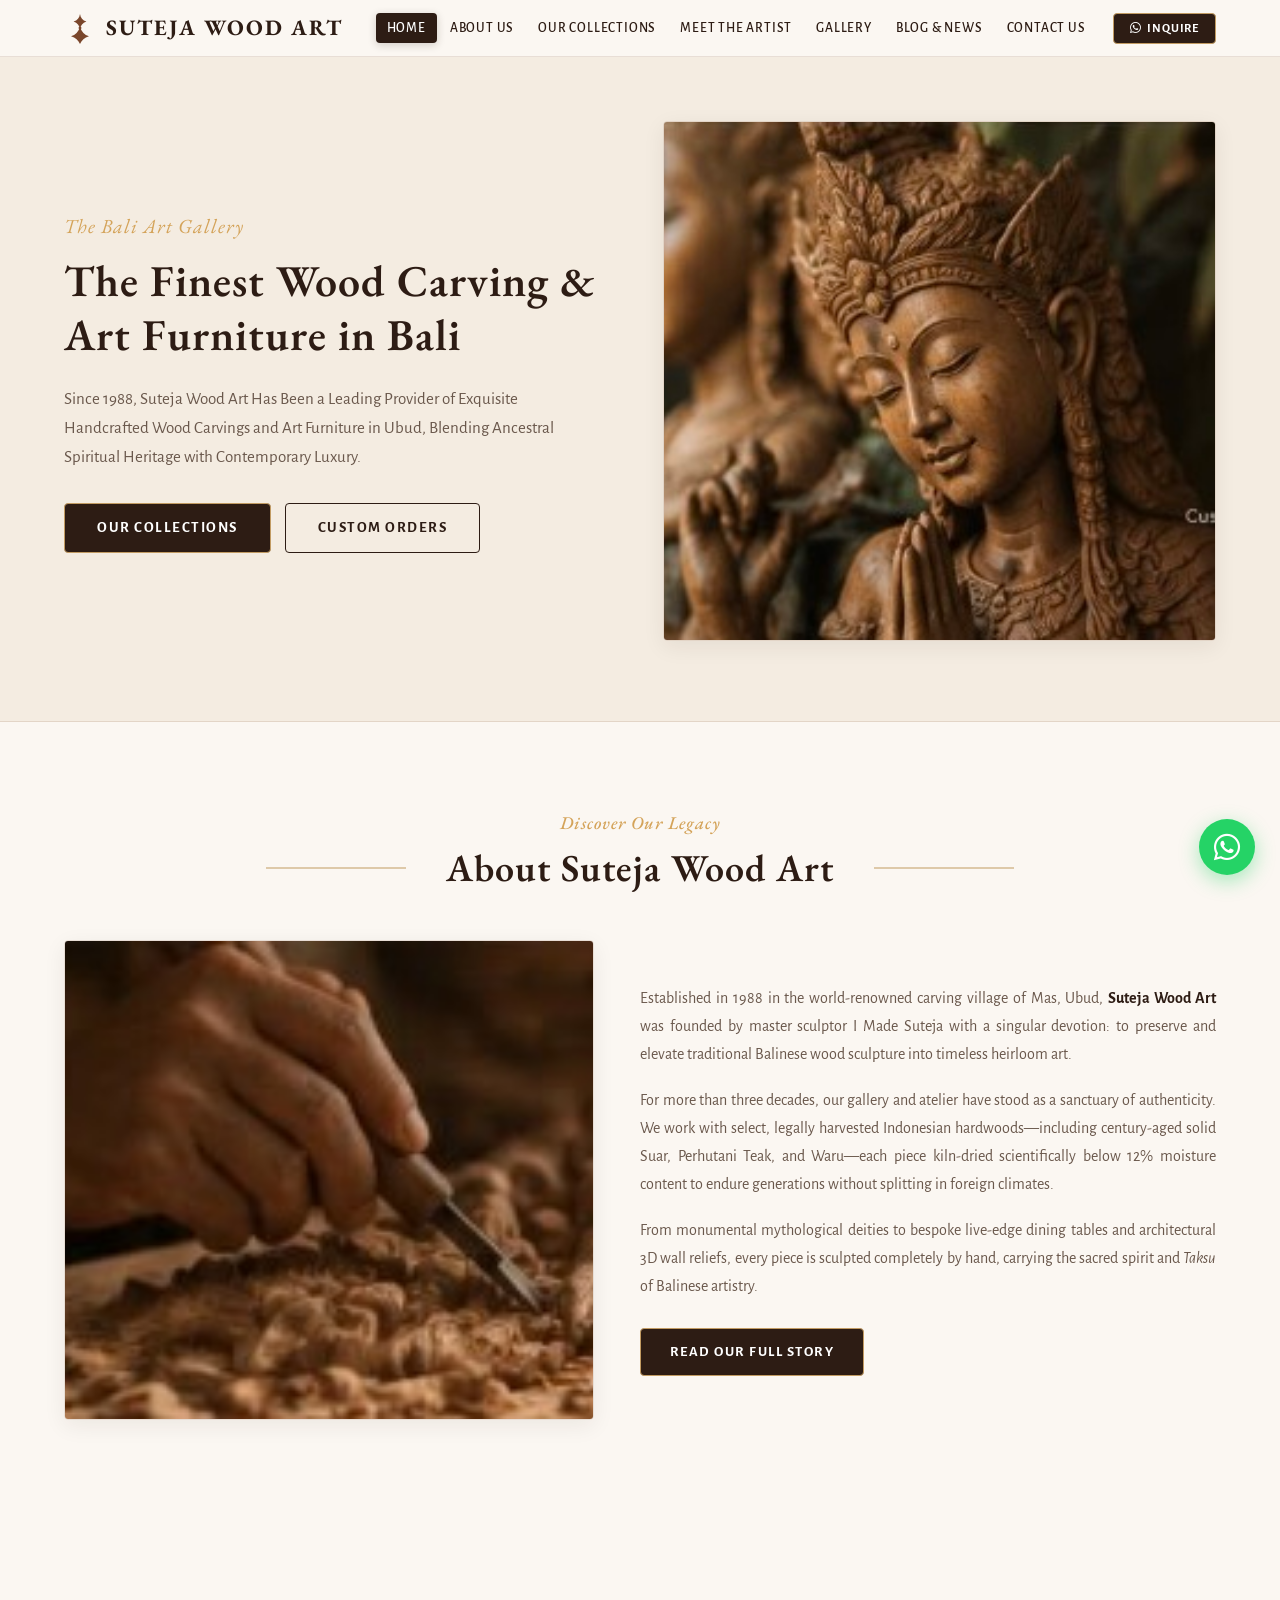
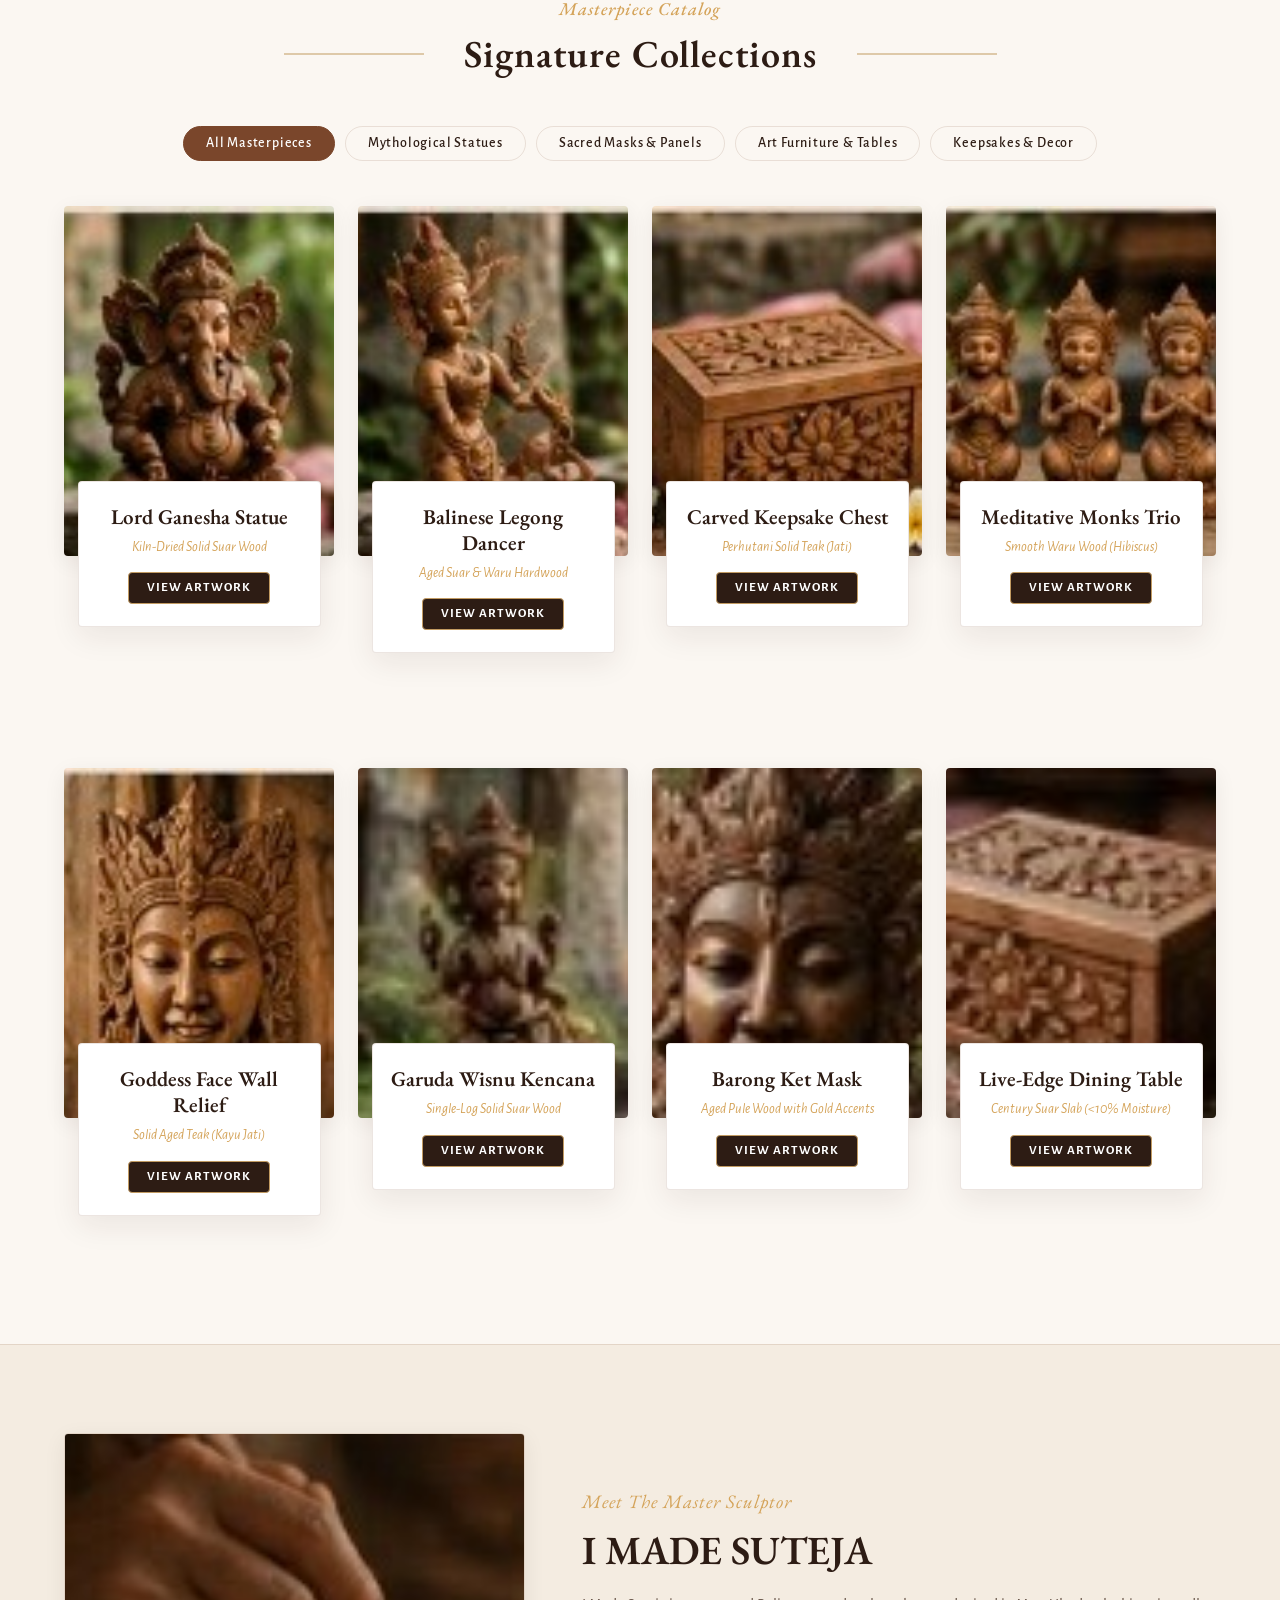
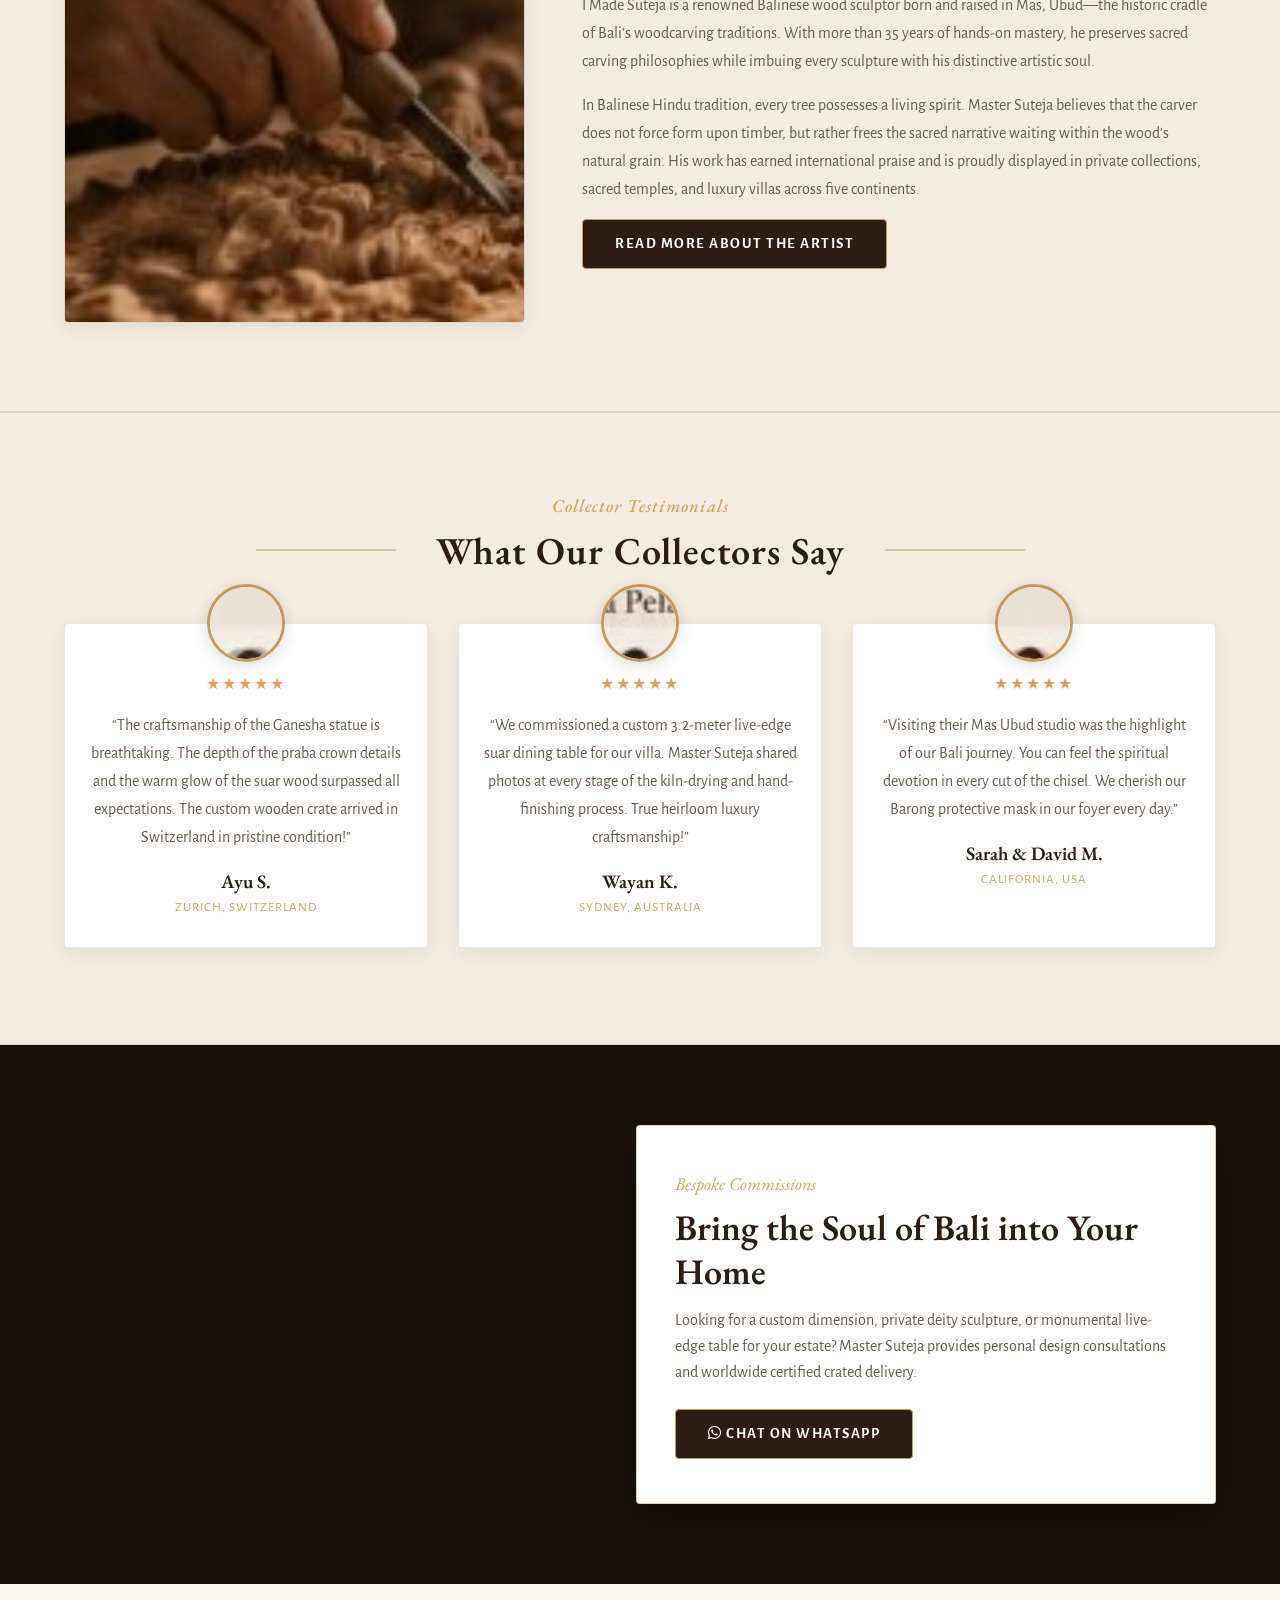
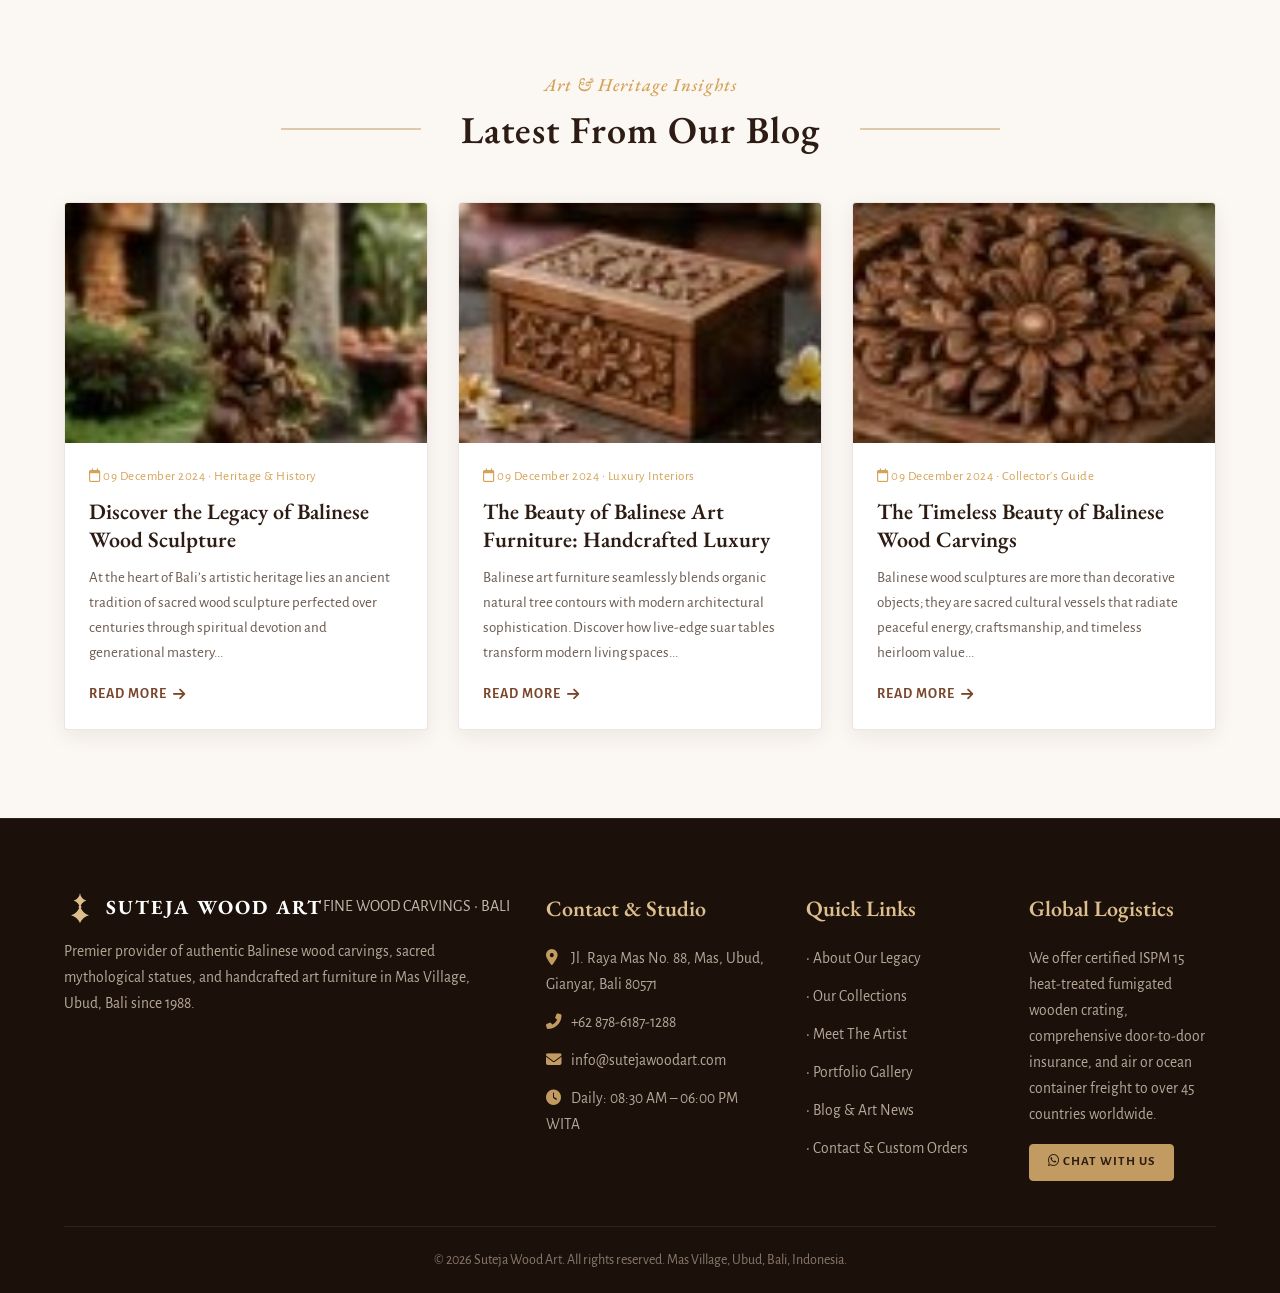
==== commit 99bf1b91: "Add files via upload" ====
--- a/index.html
+++ b/index.html
@@ -457,7 +457,7 @@
 
       <div class="foot-style-2">
         <p class="text-footer">
-          &copy; 2025 Suteja Wood Art. All rights reserved. Mas Village, Ubud, Bali, Indonesia.
+          &copy; 2026 Suteja Wood Art. All rights reserved. Mas Village, Ubud, Bali, Indonesia.
         </p>
       </div>
     </div>
